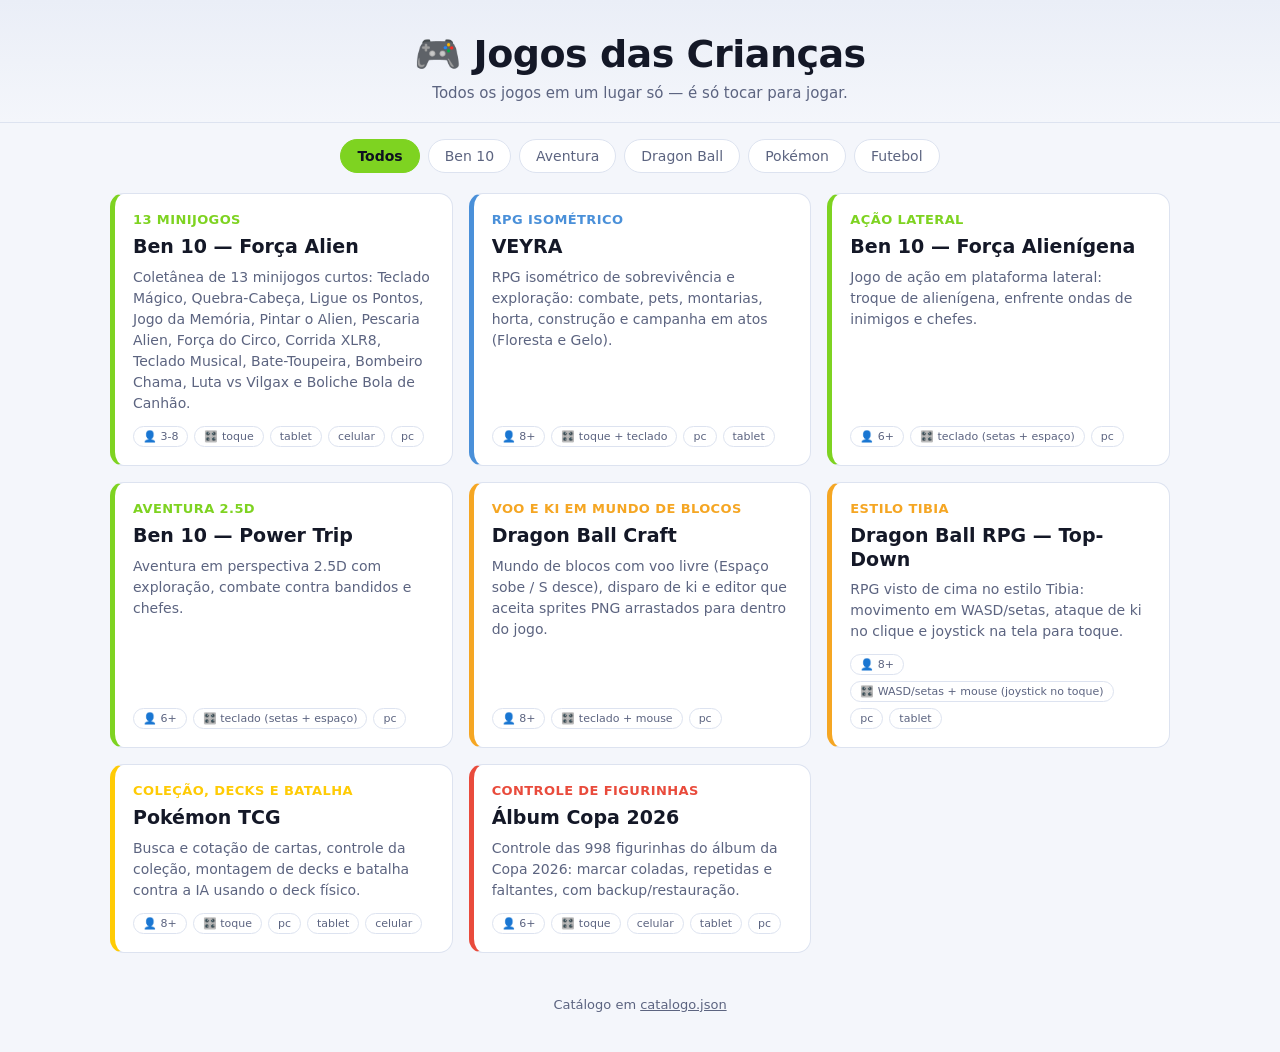
==== index.html @ 79eb77ce "Catalogo central dos jogos das criancas Portal (index.html) + catalogo.json como fonte unica de verd" ====
<!DOCTYPE html>
<html lang="pt-BR">
<head>
<meta charset="utf-8">
<meta name="viewport" content="width=device-width, initial-scale=1, viewport-fit=cover">
<title>Jogos das Crianças</title>
<style>
  :root{
    --bg:#0f1220; --bg2:#171b2e; --card:#1e2338; --line:#2c3350;
    --tx:#eef1f8; --tx2:#9aa3bf; --accent:#7ed321;
  }
  @media (prefers-color-scheme: light){
    :root{ --bg:#f4f6fb; --bg2:#eaeef7; --card:#ffffff; --line:#dde3f0;
           --tx:#141827; --tx2:#5c6480; }
  }
  *{ box-sizing:border-box; }
  body{
    margin:0; padding:0; min-height:100vh; background:var(--bg); color:var(--tx);
    font-family:system-ui,-apple-system,"Segoe UI",Roboto,sans-serif;
    -webkit-text-size-adjust:100%;
  }
  header{
    padding:32px 20px 20px; text-align:center;
    background:linear-gradient(180deg,var(--bg2),var(--bg));
    border-bottom:1px solid var(--line);
  }
  h1{ margin:0; font-size:clamp(24px,6vw,38px); letter-spacing:-.5px; }
  header p{ margin:8px 0 0; color:var(--tx2); font-size:15px; }
  .filtros{
    display:flex; gap:8px; flex-wrap:wrap; justify-content:center;
    padding:16px 20px 0; max-width:1100px; margin:0 auto;
  }
  .filtros button{
    border:1px solid var(--line); background:var(--card); color:var(--tx2);
    padding:8px 16px; border-radius:999px; font-size:14px; cursor:pointer;
    font-family:inherit;
  }
  .filtros button[aria-pressed="true"]{
    background:var(--accent); border-color:var(--accent); color:#0f1220; font-weight:600;
  }
  main{ max-width:1100px; margin:0 auto; padding:20px; }
  .grade{
    display:grid; gap:16px;
    grid-template-columns:repeat(auto-fill,minmax(260px,1fr));
  }
  .jogo{
    display:flex; flex-direction:column; gap:8px;
    background:var(--card); border:1px solid var(--line); border-left:5px solid var(--c,var(--accent));
    border-radius:14px; padding:18px; text-decoration:none; color:inherit;
  }
  .jogo:hover{ border-color:var(--c,var(--accent)); }
  .jogo h2{ margin:0; font-size:19px; line-height:1.25; }
  .sub{ color:var(--c,var(--accent)); font-size:13px; font-weight:600; text-transform:uppercase; letter-spacing:.4px; }
  .desc{ margin:0; color:var(--tx2); font-size:14px; line-height:1.5; flex:1; }
  .meta{ display:flex; gap:6px; flex-wrap:wrap; margin-top:4px; }
  .meta span{
    font-size:11px; color:var(--tx2); border:1px solid var(--line);
    padding:3px 9px; border-radius:999px;
  }
  .erro{
    background:var(--card); border:1px solid var(--line); border-radius:14px;
    padding:20px; color:var(--tx2); line-height:1.6;
  }
  .erro code{ color:var(--tx); }
  footer{ text-align:center; padding:24px 20px 40px; color:var(--tx2); font-size:13px; }
  footer a{ color:inherit; }
</style>
</head>
<body>

<header>
  <h1>🎮 Jogos das Crianças</h1>
  <p>Todos os jogos em um lugar só — é só tocar para jogar.</p>
</header>

<div class="filtros" id="filtros"></div>

<main>
  <div class="grade" id="grade"></div>
</main>

<footer>
  Catálogo em <a href="catalogo.json">catalogo.json</a>
</footer>

<script>
const grade = document.getElementById('grade');
const filtros = document.getElementById('filtros');
let jogos = [], temaAtivo = 'todos';

const TEMAS = {
  todos:'Todos', ben10:'Ben 10', dragonball:'Dragon Ball',
  fantasia:'Aventura', infantil:'Infantil', pokemon:'Pokémon', futebol:'Futebol'
};

function render(){
  const lista = temaAtivo === 'todos' ? jogos : jogos.filter(j => j.tema === temaAtivo);
  grade.innerHTML = lista.map(j => `
    <a class="jogo" style="--c:${j.cor||'#7ed321'}" href="${j.url}" target="_blank" rel="noopener">
      <span class="sub">${j.subtitulo||''}</span>
      <h2>${j.nome}</h2>
      <p class="desc">${j.descricao||''}</p>
      <div class="meta">
        <span>👤 ${j.idade||'—'}</span>
        <span>🎛️ ${j.controle||'—'}</span>
        ${(j.dispositivo||[]).map(d => `<span>${d}</span>`).join('')}
      </div>
    </a>`).join('');
}

function montarFiltros(){
  const usados = ['todos', ...new Set(jogos.map(j => j.tema))];
  filtros.innerHTML = usados.map(t =>
    `<button data-tema="${t}" aria-pressed="${t===temaAtivo}">${TEMAS[t]||t}</button>`).join('');
  filtros.querySelectorAll('button').forEach(b => b.onclick = () => {
    temaAtivo = b.dataset.tema;
    montarFiltros();
    render();
  });
}

fetch('catalogo.json')
  .then(r => r.json())
  .then(d => {
    // destaques primeiro, mantendo a ordem do catálogo dentro de cada grupo
    jogos = [...d.jogos].sort((a,b) => (b.destaque===true) - (a.destaque===true));
    montarFiltros();
    render();
  })
  .catch(() => {
    grade.innerHTML = `<div class="erro">
      <strong>Não consegui ler o catalogo.json.</strong><br>
      Isso acontece quando a página é aberta direto do disco (<code>file://</code>).
      Publique no GitHub Pages ou rode um servidor local:<br>
      <code>npx serve .</code> &nbsp;ou&nbsp; <code>python -m http.server</code>
    </div>`;
  });
</script>

</body>
</html>
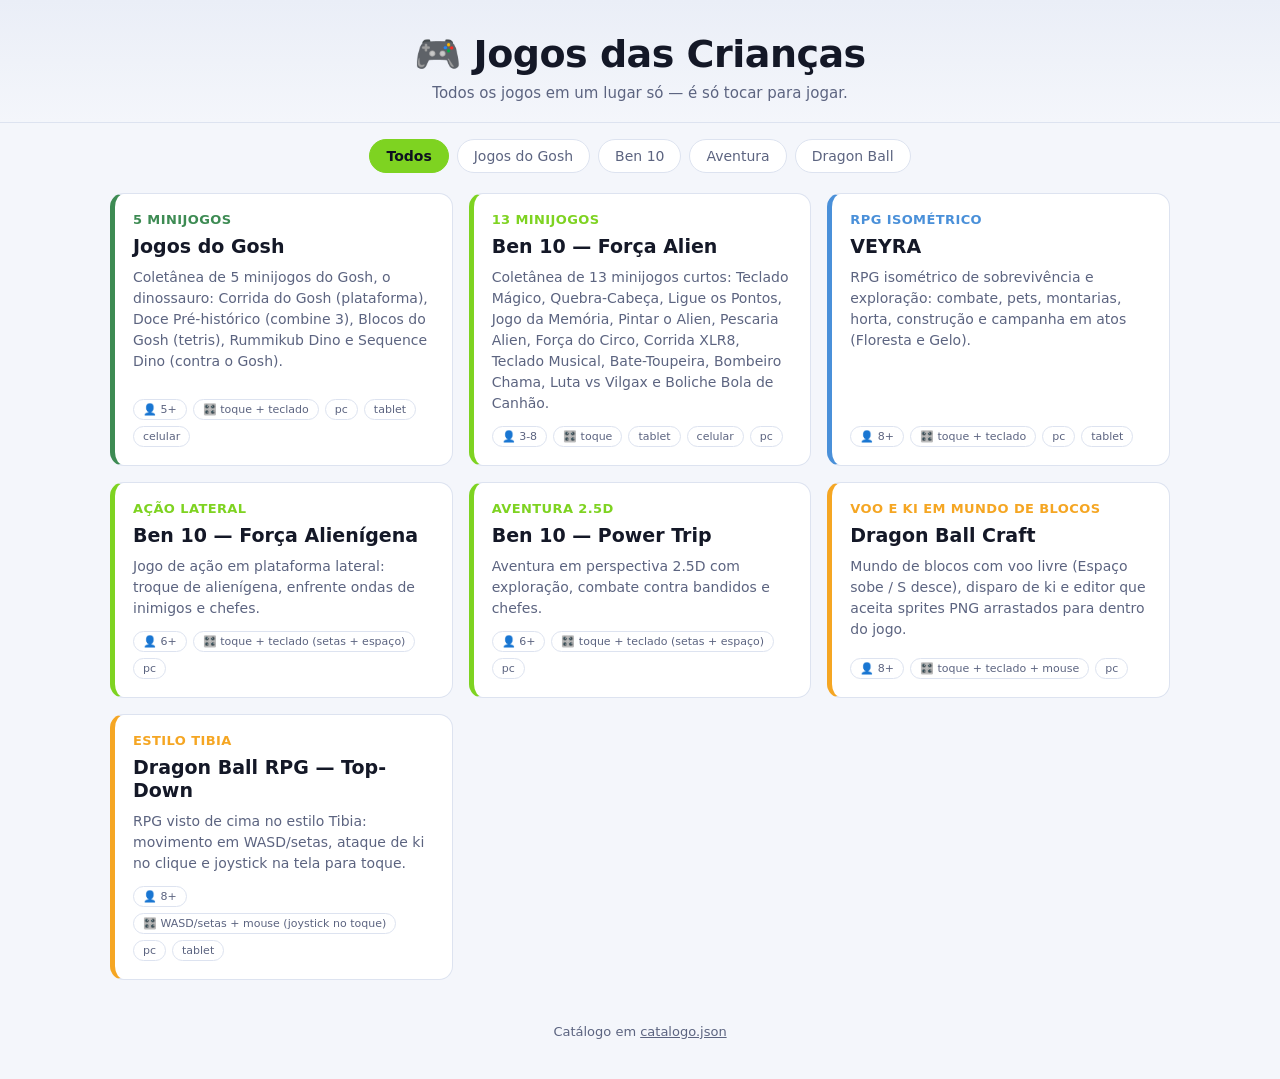
==== commit 3e4ad3e1: "Adiciona Jogos do Gosh (5 minijogos) ao catalogo Nova entrada externa apontando pro arcade completo " ====
--- a/index.html
+++ b/index.html
@@ -90,7 +90,8 @@
 
 const TEMAS = {
   todos:'Todos', ben10:'Ben 10', dragonball:'Dragon Ball',
-  fantasia:'Aventura', infantil:'Infantil', pokemon:'Pokémon', futebol:'Futebol'
+  fantasia:'Aventura', infantil:'Infantil', pokemon:'Pokémon', futebol:'Futebol',
+  gosh:'Jogos do Gosh'
 };
 
 function render(){
